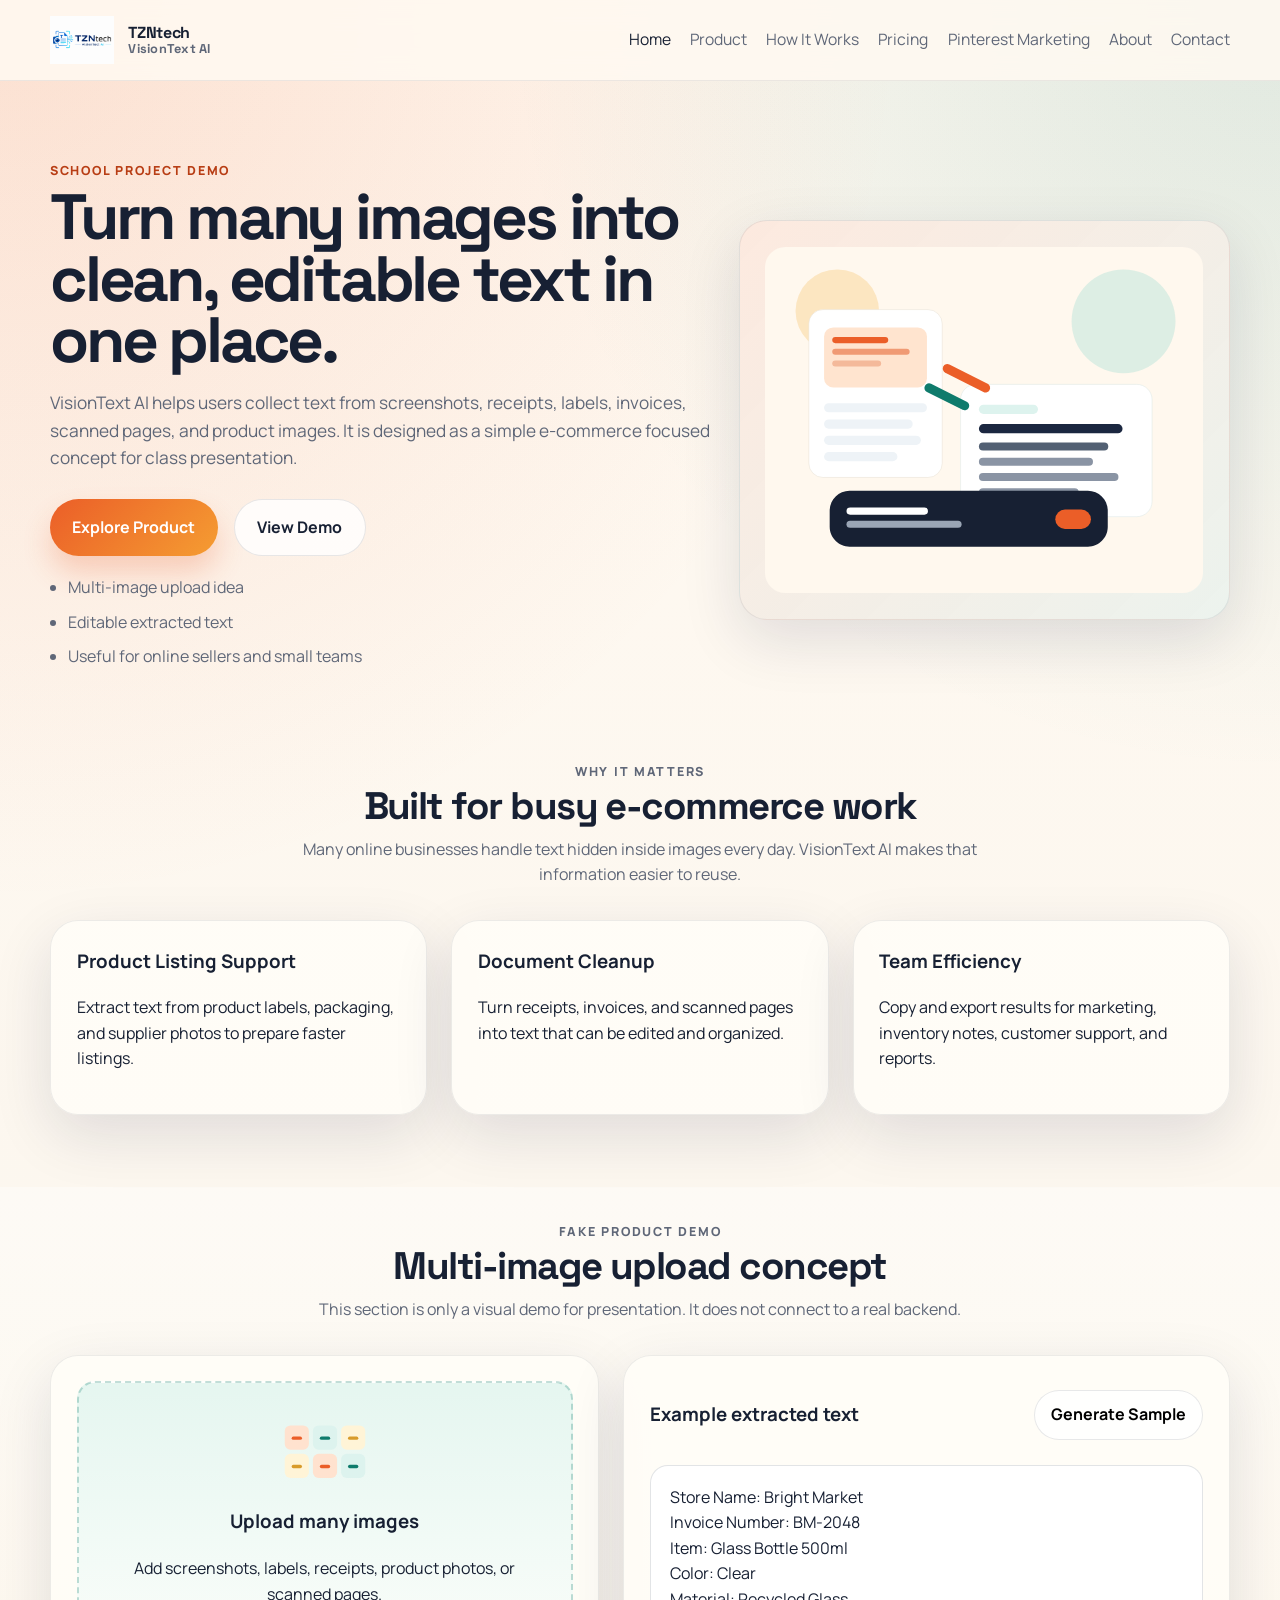
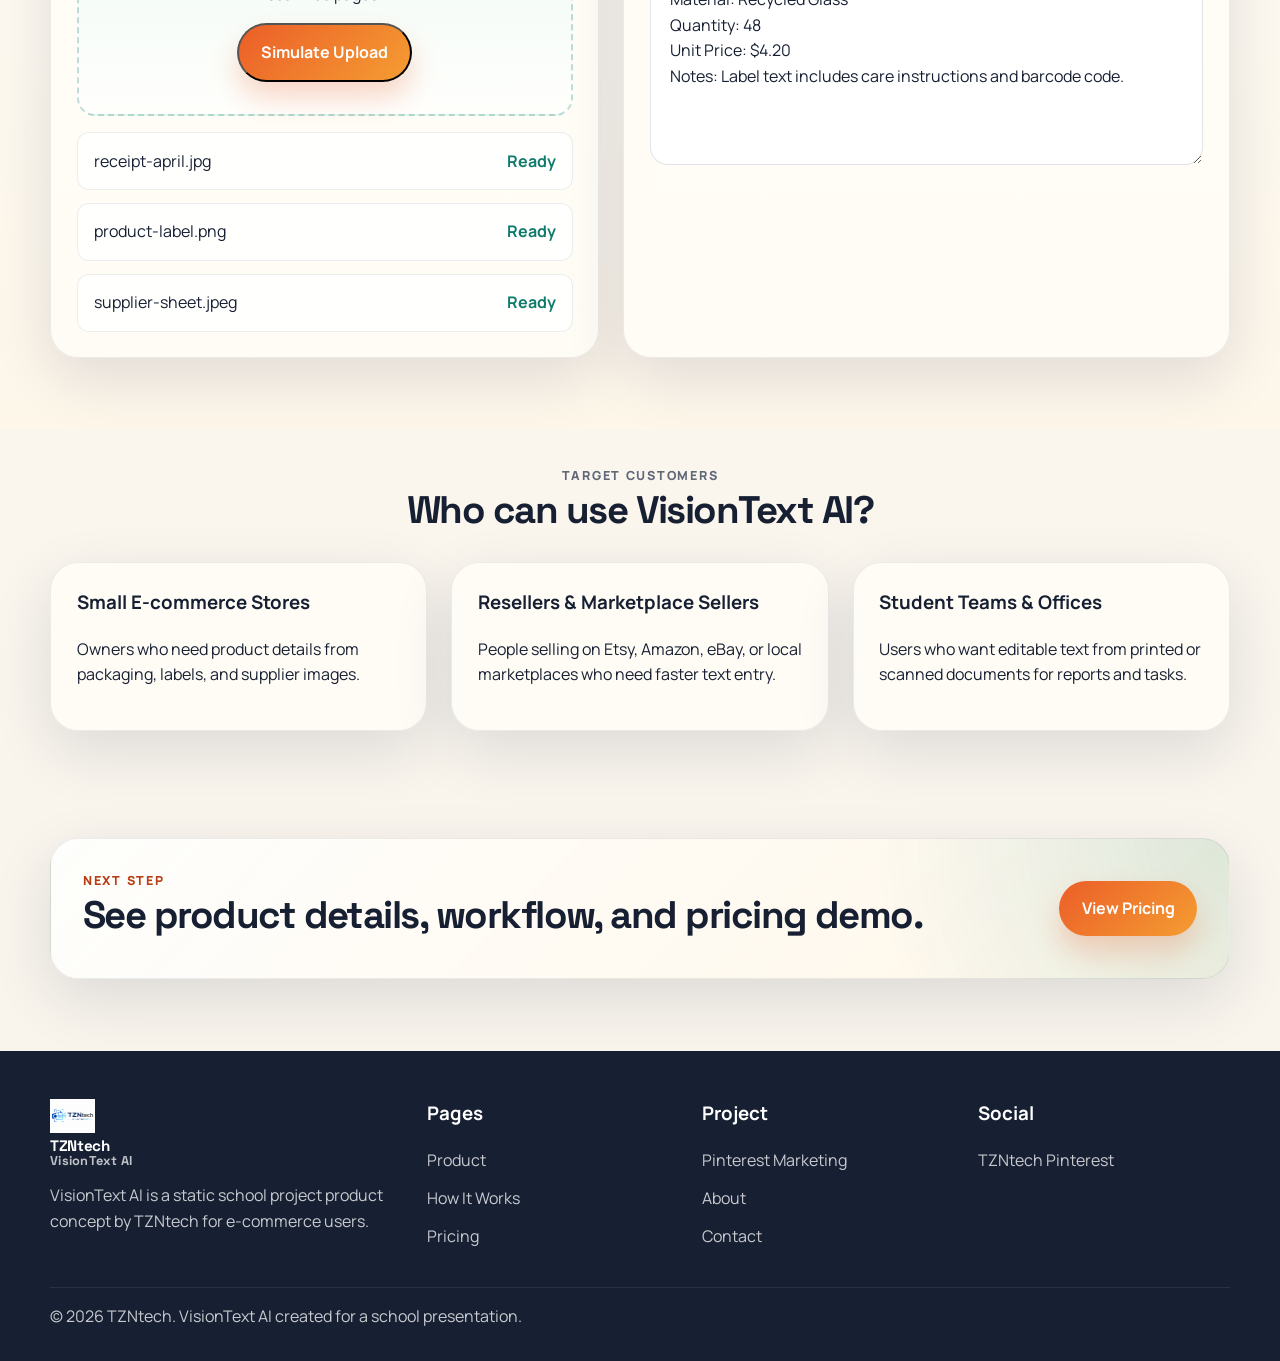
==== index.html @ 17bdbdfd "Initial TZNtech VisionText AI website" ====
<!DOCTYPE html>
<html lang="en">
<head>
  <meta charset="UTF-8">
  <meta name="viewport" content="width=device-width, initial-scale=1.0">
  <title>VisionText AI | Multi-Image Text Extraction for E-commerce</title>
  <meta name="description" content="VisionText AI is a school project website for an AI tool that turns multiple images into editable text.">
  <link rel="preconnect" href="https://fonts.googleapis.com">
  <link rel="preconnect" href="https://fonts.gstatic.com" crossorigin>
  <link href="https://fonts.googleapis.com/css2?family=Manrope:wght@400;500;700;800&family=Space+Grotesk:wght@500;700&display=swap" rel="stylesheet">
  <link rel="stylesheet" href="assets/css/style.css">
</head>
<body>
  <header class="site-header">
    <div class="container nav-wrap">
      <a class="brand" href="index.html">
        <img class="brand-logo" src="assets/img/logo.png" alt="TZNtech VisionText AI logo">
        <span class="brand-copy">
          <span class="brand-company">TZNtech</span>
          <span class="brand-product">VisionText AI</span>
        </span>
      </a>
      <button class="nav-toggle" aria-label="Open menu" aria-expanded="false">Menu</button>
      <nav class="site-nav">
        <a class="active" href="index.html">Home</a>
        <a href="product.html">Product</a>
        <a href="how-it-works.html">How It Works</a>
        <a href="pricing.html">Pricing</a>
        <a href="pinterest.html">Pinterest Marketing</a>
        <a href="about.html">About</a>
        <a href="contact.html">Contact</a>
      </nav>
    </div>
  </header>

  <main>
    <section class="hero">
      <div class="container hero-grid">
        <div class="hero-copy">
          <p class="eyebrow">School Project Demo</p>
          <h1>Turn many images into clean, editable text in one place.</h1>
          <p class="lead">VisionText AI helps users collect text from screenshots, receipts, labels, invoices, scanned pages, and product images. It is designed as a simple e-commerce focused concept for class presentation.</p>
          <div class="button-row">
            <a class="button button-primary" href="product.html">Explore Product</a>
            <a class="button button-secondary" href="#demo">View Demo</a>
          </div>
          <ul class="mini-points">
            <li>Multi-image upload idea</li>
            <li>Editable extracted text</li>
            <li>Useful for online sellers and small teams</li>
          </ul>
        </div>
        <div class="hero-visual card">
          <img src="assets/img/hero-visual.svg" alt="Illustration of image cards becoming editable text cards">
        </div>
      </div>
    </section>

    <section class="section">
      <div class="container">
        <div class="section-heading">
          <p class="eyebrow">Why It Matters</p>
          <h2>Built for busy e-commerce work</h2>
          <p>Many online businesses handle text hidden inside images every day. VisionText AI makes that information easier to reuse.</p>
        </div>
        <div class="card-grid three-col">
          <article class="feature-card card">
            <h3>Product Listing Support</h3>
            <p>Extract text from product labels, packaging, and supplier photos to prepare faster listings.</p>
          </article>
          <article class="feature-card card">
            <h3>Document Cleanup</h3>
            <p>Turn receipts, invoices, and scanned pages into text that can be edited and organized.</p>
          </article>
          <article class="feature-card card">
            <h3>Team Efficiency</h3>
            <p>Copy and export results for marketing, inventory notes, customer support, and reports.</p>
          </article>
        </div>
      </div>
    </section>

    <section class="section alt-section" id="demo">
      <div class="container">
        <div class="section-heading">
          <p class="eyebrow">Fake Product Demo</p>
          <h2>Multi-image upload concept</h2>
          <p>This section is only a visual demo for presentation. It does not connect to a real backend.</p>
        </div>
        <div class="demo-layout">
          <div class="card upload-panel">
            <div class="upload-dropzone" id="demoDropzone">
              <img src="assets/img/demo-grid.svg" alt="Graphic of image tiles" class="demo-icon">
              <h3>Upload many images</h3>
              <p>Add screenshots, labels, receipts, product photos, or scanned pages.</p>
              <button class="button button-primary" id="fakeUploadButton" type="button">Simulate Upload</button>
            </div>
            <div class="upload-list" id="uploadList">
              <div class="upload-item"><span>receipt-april.jpg</span><strong>Ready</strong></div>
              <div class="upload-item"><span>product-label.png</span><strong>Ready</strong></div>
              <div class="upload-item"><span>supplier-sheet.jpeg</span><strong>Ready</strong></div>
            </div>
          </div>
          <div class="card result-panel">
            <div class="result-header">
              <h3>Example extracted text</h3>
              <button class="button button-secondary small-button" id="fakeResultButton" type="button">Generate Sample</button>
            </div>
            <textarea id="resultBox" aria-label="Example extracted text">Store Name: Bright Market
Invoice Number: BM-2048
Item: Glass Bottle 500ml
Color: Clear
Material: Recycled Glass
Quantity: 48
Unit Price: $4.20
Notes: Label text includes care instructions and barcode code.</textarea>
          </div>
        </div>
      </div>
    </section>

    <section class="section">
      <div class="container">
        <div class="section-heading">
          <p class="eyebrow">Target Customers</p>
          <h2>Who can use VisionText AI?</h2>
        </div>
        <div class="card-grid three-col">
          <article class="card stat-card">
            <h3>Small E-commerce Stores</h3>
            <p>Owners who need product details from packaging, labels, and supplier images.</p>
          </article>
          <article class="card stat-card">
            <h3>Resellers & Marketplace Sellers</h3>
            <p>People selling on Etsy, Amazon, eBay, or local marketplaces who need faster text entry.</p>
          </article>
          <article class="card stat-card">
            <h3>Student Teams & Offices</h3>
            <p>Users who want editable text from printed or scanned documents for reports and tasks.</p>
          </article>
        </div>
      </div>
    </section>

    <section class="cta-section">
      <div class="container cta-card">
        <div>
          <p class="eyebrow">Next Step</p>
          <h2>See product details, workflow, and pricing demo.</h2>
        </div>
        <a class="button button-primary" href="pricing.html">View Pricing</a>
      </div>
    </section>
  </main>

  <footer class="site-footer">
    <div class="container footer-grid">
      <div>
        <a class="brand footer-brand" href="index.html">
          <img class="brand-logo footer-logo" src="assets/img/logo.png" alt="TZNtech VisionText AI logo">
          <span class="brand-copy footer-copy">
            <span class="brand-company">TZNtech</span>
            <span class="brand-product">VisionText AI</span>
          </span>
        </a>
        <p>VisionText AI is a static school project product concept by TZNtech for e-commerce users.</p>
      </div>
      <div>
        <h3>Pages</h3>
        <a href="product.html">Product</a>
        <a href="how-it-works.html">How It Works</a>
        <a href="pricing.html">Pricing</a>
      </div>
      <div>
        <h3>Project</h3>
        <a href="pinterest.html">Pinterest Marketing</a>
        <a href="about.html">About</a>
        <a href="contact.html">Contact</a>
      </div>
      <div>
        <h3>Social</h3>
        <a href="https://www.pinterest.com/TZNtech/" target="_blank" rel="noopener noreferrer">TZNtech Pinterest</a>
      </div>
    </div>
    <div class="container footer-bottom">
      <p>&copy; 2026 TZNtech. VisionText AI created for a school presentation.</p>
    </div>
  </footer>

  <script src="assets/js/main.js"></script>
</body>
</html>
---- assets/css/style.css ----
/* Shared website styles for the VisionText AI static project. */
:root {
  --bg: #f8f4ec;
  --surface: #fffdf8;
  --surface-strong: #fff7e8;
  --text: #172033;
  --muted: #5f6778;
  --line: rgba(23, 32, 51, 0.1);
  --brand: #eb5e28;
  --brand-dark: #b83d14;
  --accent: #0f7b6c;
  --accent-soft: #daf2ec;
  --shadow: 0 20px 60px rgba(15, 28, 63, 0.12);
  --radius-lg: 28px;
  --radius-md: 18px;
  --radius-sm: 12px;
  --container: 1180px;
}

* {
  box-sizing: border-box;
}

html {
  scroll-behavior: smooth;
}

body {
  margin: 0;
  font-family: "Manrope", sans-serif;
  color: var(--text);
  background:
    radial-gradient(circle at top left, rgba(235, 94, 40, 0.16), transparent 28%),
    radial-gradient(circle at top right, rgba(15, 123, 108, 0.13), transparent 24%),
    linear-gradient(180deg, #fff9f1 0%, var(--bg) 100%);
  line-height: 1.6;
}

img {
  max-width: 100%;
  display: block;
}

a {
  color: inherit;
  text-decoration: none;
}

textarea,
input,
select,
button {
  font: inherit;
}

.container {
  width: min(var(--container), calc(100% - 2rem));
  margin: 0 auto;
}

.narrow {
  max-width: 760px;
}

.site-header {
  position: sticky;
  top: 0;
  z-index: 20;
  backdrop-filter: blur(14px);
  background: rgba(255, 250, 242, 0.86);
  border-bottom: 1px solid rgba(23, 32, 51, 0.08);
}

.nav-wrap {
  display: flex;
  align-items: center;
  justify-content: space-between;
  gap: 1rem;
  padding: 1rem 0;
}

.brand {
  display: inline-flex;
  align-items: center;
  gap: 0.9rem;
  font-family: "Space Grotesk", sans-serif;
  font-weight: 700;
  letter-spacing: -0.02em;
}

.brand-logo {
  width: auto;
  height: 48px;
  max-width: 150px;
  object-fit: contain;
  flex: 0 0 auto;
}

.brand-copy {
  display: inline-flex;
  flex-direction: column;
  line-height: 1.05;
}

.brand-company {
  font-size: 1rem;
  font-weight: 800;
  color: var(--text);
}

.brand-product {
  font-size: 0.8rem;
  color: var(--muted);
  letter-spacing: 0.02em;
}

.site-nav {
  display: flex;
  align-items: center;
  gap: 1.2rem;
}

.site-nav a {
  color: var(--muted);
  font-size: 0.98rem;
  transition: color 0.2s ease;
}

.site-nav a:hover,
.site-nav a.active {
  color: var(--text);
}

.nav-toggle {
  display: none;
  border: 1px solid var(--line);
  background: #fff;
  padding: 0.7rem 1rem;
  border-radius: 999px;
}

.hero,
.page-hero {
  padding: 5rem 0 3rem;
}

.hero-grid,
.two-col,
.contact-layout,
.demo-layout {
  display: grid;
  gap: 1.5rem;
}

.hero-grid {
  grid-template-columns: 1.15fr 0.85fr;
  align-items: center;
}

.hero-copy h1,
.page-hero h1 {
  margin: 0.4rem 0 1rem;
  font-family: "Space Grotesk", sans-serif;
  font-size: clamp(2.6rem, 5vw, 5rem);
  line-height: 0.96;
  letter-spacing: -0.05em;
}

.lead,
.page-hero p {
  color: var(--muted);
  font-size: 1.08rem;
}

.eyebrow {
  margin: 0;
  color: var(--brand-dark);
  text-transform: uppercase;
  letter-spacing: 0.14em;
  font-size: 0.78rem;
  font-weight: 800;
}

.button-row {
  display: flex;
  gap: 1rem;
  flex-wrap: wrap;
  margin: 1.7rem 0 1.2rem;
}

.button {
  display: inline-flex;
  align-items: center;
  justify-content: center;
  border-radius: 999px;
  padding: 0.92rem 1.4rem;
  font-weight: 700;
  transition: transform 0.2s ease, box-shadow 0.2s ease, background 0.2s ease;
}

.button:hover {
  transform: translateY(-2px);
}

.button-primary {
  color: #fff;
  background: linear-gradient(135deg, var(--brand), #f59d32);
  box-shadow: 0 16px 28px rgba(235, 94, 40, 0.24);
}

.button-secondary {
  background: rgba(255, 255, 255, 0.8);
  border: 1px solid var(--line);
}

.small-button {
  padding: 0.72rem 1rem;
}

.mini-points,
.detail-list {
  margin: 0;
  padding-left: 1.1rem;
  color: var(--muted);
}

.mini-points li,
.detail-list li {
  margin-bottom: 0.55rem;
}

.section,
.cta-section {
  padding: 2.2rem 0 4.5rem;
}

.section-heading {
  text-align: center;
  max-width: 720px;
  margin: 0 auto 2rem;
}

.section-heading.align-left {
  text-align: left;
  margin-left: 0;
}

.section-heading h2,
.cta-card h2 {
  margin: 0.35rem 0 0.7rem;
  font-family: "Space Grotesk", sans-serif;
  font-size: clamp(1.9rem, 3vw, 3rem);
  line-height: 1;
  letter-spacing: -0.04em;
}

.section-heading p {
  margin: 0;
  color: var(--muted);
}

.card,
.cta-card {
  background: rgba(255, 253, 248, 0.88);
  border: 1px solid rgba(23, 32, 51, 0.08);
  border-radius: var(--radius-lg);
  box-shadow: var(--shadow);
}

.card {
  padding: 1.6rem;
}

.hero-visual {
  overflow: hidden;
  background:
    linear-gradient(135deg, rgba(235, 94, 40, 0.12), rgba(15, 123, 108, 0.08)),
    var(--surface);
}

.card-grid {
  display: grid;
  gap: 1.5rem;
}

.three-col {
  grid-template-columns: repeat(3, minmax(0, 1fr));
}

.feature-card h3,
.stat-card h3,
.pricing-card h2,
.pricing-card h3,
.timeline-step h2,
.timeline-step h3 {
  margin-top: 0;
}

.alt-section {
  background: linear-gradient(180deg, rgba(255, 255, 255, 0.4), rgba(255, 247, 232, 0.68));
}

.demo-layout {
  grid-template-columns: 0.95fr 1.05fr;
}

.upload-dropzone {
  border: 2px dashed rgba(15, 123, 108, 0.25);
  border-radius: var(--radius-md);
  padding: 2rem;
  text-align: center;
  background: linear-gradient(180deg, rgba(218, 242, 236, 0.7), rgba(255, 255, 255, 0.7));
}

.demo-icon {
  width: 92px;
  margin: 0 auto 1rem;
}

.upload-list {
  margin-top: 1rem;
  display: grid;
  gap: 0.8rem;
}

.upload-item,
.dashboard-list div,
.contact-highlights div {
  display: flex;
  justify-content: space-between;
  gap: 1rem;
  padding: 0.95rem 1rem;
  border-radius: var(--radius-sm);
  background: rgba(255, 255, 255, 0.82);
  border: 1px solid rgba(23, 32, 51, 0.08);
}

.upload-item strong {
  color: var(--accent);
}

.result-header {
  display: flex;
  align-items: center;
  justify-content: space-between;
  gap: 1rem;
  margin-bottom: 1rem;
}

#resultBox,
.contact-form textarea,
.contact-form input,
.contact-form select {
  width: 100%;
  border-radius: 18px;
  border: 1px solid rgba(23, 32, 51, 0.12);
  background: #fff;
  color: var(--text);
}

#resultBox {
  min-height: 300px;
  padding: 1.2rem;
  resize: vertical;
}

.two-col {
  grid-template-columns: repeat(2, minmax(0, 1fr));
}

.info-panel h3,
.contact-info h2 {
  margin-top: 0;
}

.dashboard-list,
.contact-highlights {
  display: grid;
  gap: 0.8rem;
}

.timeline {
  display: grid;
  gap: 1.3rem;
}

.timeline-step {
  position: relative;
  padding-top: 3.6rem;
}

.step-number {
  position: absolute;
  top: 1.2rem;
  right: 1.2rem;
  font-family: "Space Grotesk", sans-serif;
  font-size: 1rem;
  color: var(--brand-dark);
  background: rgba(235, 94, 40, 0.12);
  border-radius: 999px;
  padding: 0.3rem 0.8rem;
}

.pricing-grid {
  display: grid;
  grid-template-columns: repeat(3, minmax(0, 1fr));
  gap: 1.5rem;
}

.pricing-card {
  display: flex;
  flex-direction: column;
  gap: 1rem;
}

.pricing-card h2 {
  margin: 0;
  font-size: 3rem;
  line-height: 1;
}

.pricing-card h2 span {
  font-size: 1rem;
  color: var(--muted);
}

.plan-name {
  margin: 0;
  font-weight: 800;
  color: var(--brand-dark);
}

.featured-pricing {
  background: linear-gradient(180deg, rgba(235, 94, 40, 0.1), rgba(255, 255, 255, 0.92));
  transform: translateY(-10px);
}

.cta-card {
  padding: 2rem;
  display: flex;
  align-items: center;
  justify-content: space-between;
  gap: 1rem;
  background:
    radial-gradient(circle at top right, rgba(15, 123, 108, 0.14), transparent 30%),
    linear-gradient(135deg, rgba(255, 255, 255, 0.84), rgba(255, 247, 232, 0.92));
}

.contact-layout {
  grid-template-columns: 0.82fr 1.18fr;
  align-items: start;
}

.contact-form {
  display: grid;
  gap: 0.85rem;
}

.contact-form input,
.contact-form select,
.contact-form textarea {
  padding: 0.95rem 1rem;
}

.contact-form textarea {
  min-height: 180px;
  resize: vertical;
}

.form-note {
  margin: 0;
  color: var(--muted);
}

.site-footer {
  background: #172033;
  color: rgba(255, 255, 255, 0.76);
  padding-top: 3rem;
}

.footer-grid {
  display: grid;
  grid-template-columns: 1.4fr 1fr 1fr 1fr;
  gap: 1.5rem;
}

.footer-grid h3 {
  margin-top: 0;
  color: #fff;
}

.footer-grid a {
  display: block;
  margin-bottom: 0.8rem;
}

.about-link-card {
  display: flex;
  align-items: center;
  justify-content: space-between;
  gap: 1.5rem;
}

.footer-brand {
  color: #fff;
  margin-bottom: 1rem;
}

.footer-logo {
  height: 34px;
  max-width: 112px;
}

.footer-copy .brand-company {
  color: #fff;
  font-size: 0.95rem;
}

.footer-copy .brand-product {
  color: rgba(255, 255, 255, 0.72);
}

.footer-bottom {
  padding: 1rem 0 2rem;
  margin-top: 1.5rem;
  border-top: 1px solid rgba(255, 255, 255, 0.08);
}

.footer-bottom p {
  margin: 0;
}

.is-open .site-nav {
  display: flex;
}

@media (max-width: 980px) {
  .hero-grid,
  .demo-layout,
  .two-col,
  .contact-layout,
  .pricing-grid,
  .three-col,
  .footer-grid {
    grid-template-columns: 1fr;
  }

  .featured-pricing {
    transform: none;
  }

  .cta-card,
  .result-header,
  .about-link-card {
    flex-direction: column;
    align-items: flex-start;
  }
}

@media (max-width: 780px) {
  .nav-toggle {
    display: inline-flex;
  }

  .site-nav {
    position: absolute;
    top: calc(100% + 0.5rem);
    left: 1rem;
    right: 1rem;
    display: none;
    flex-direction: column;
    align-items: flex-start;
    padding: 1rem;
    background: rgba(255, 252, 245, 0.98);
    border: 1px solid rgba(23, 32, 51, 0.1);
    border-radius: 22px;
    box-shadow: var(--shadow);
  }

  .hero,
  .page-hero {
    padding-top: 3.6rem;
  }

  .brand {
    gap: 0.65rem;
  }

  .brand-logo {
    height: 40px;
    max-width: 126px;
  }

  .footer-logo {
    height: 30px;
    max-width: 96px;
  }

  .brand-company {
    font-size: 0.92rem;
  }

  .brand-product {
    font-size: 0.72rem;
  }

  .hero-copy h1,
  .page-hero h1 {
    font-size: clamp(2.2rem, 11vw, 3.8rem);
  }

  .button-row {
    flex-direction: column;
    align-items: stretch;
  }

  .button {
    width: 100%;
  }

  .card,
  .cta-card {
    border-radius: 22px;
  }
}
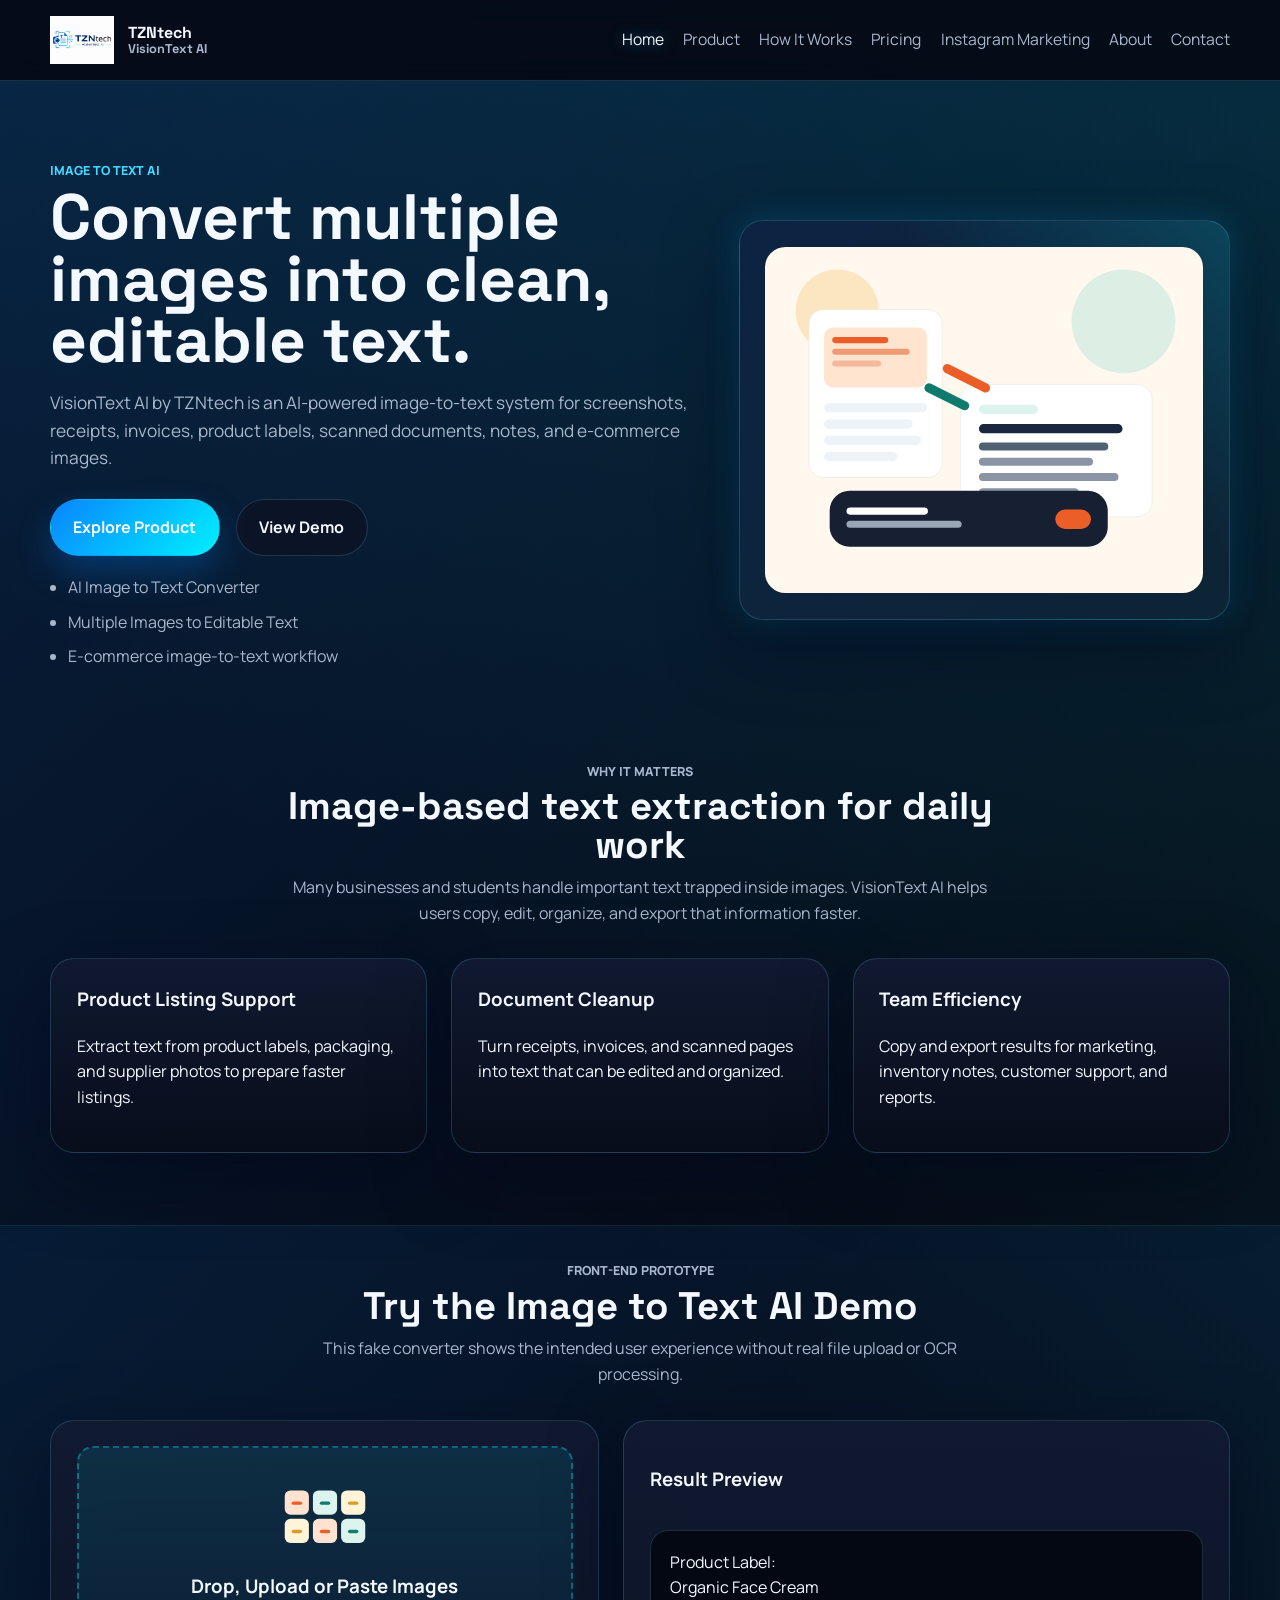
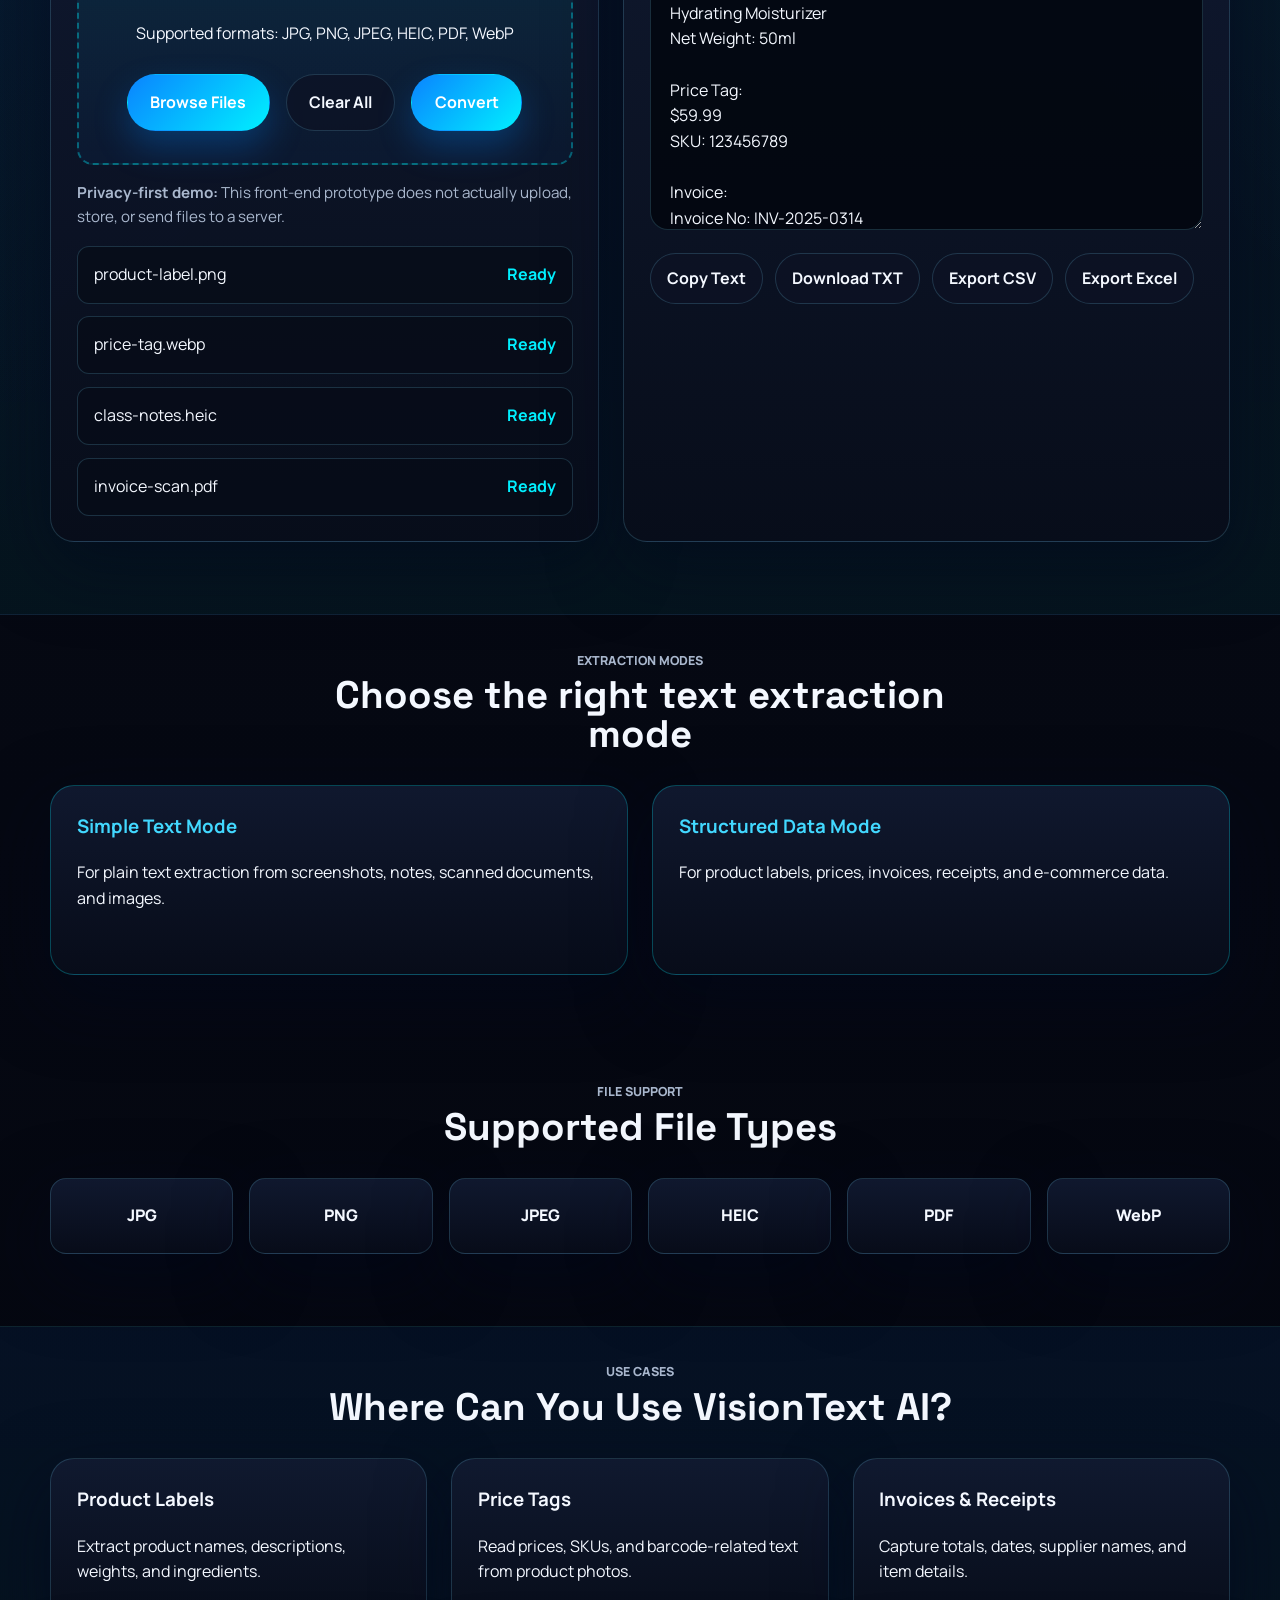
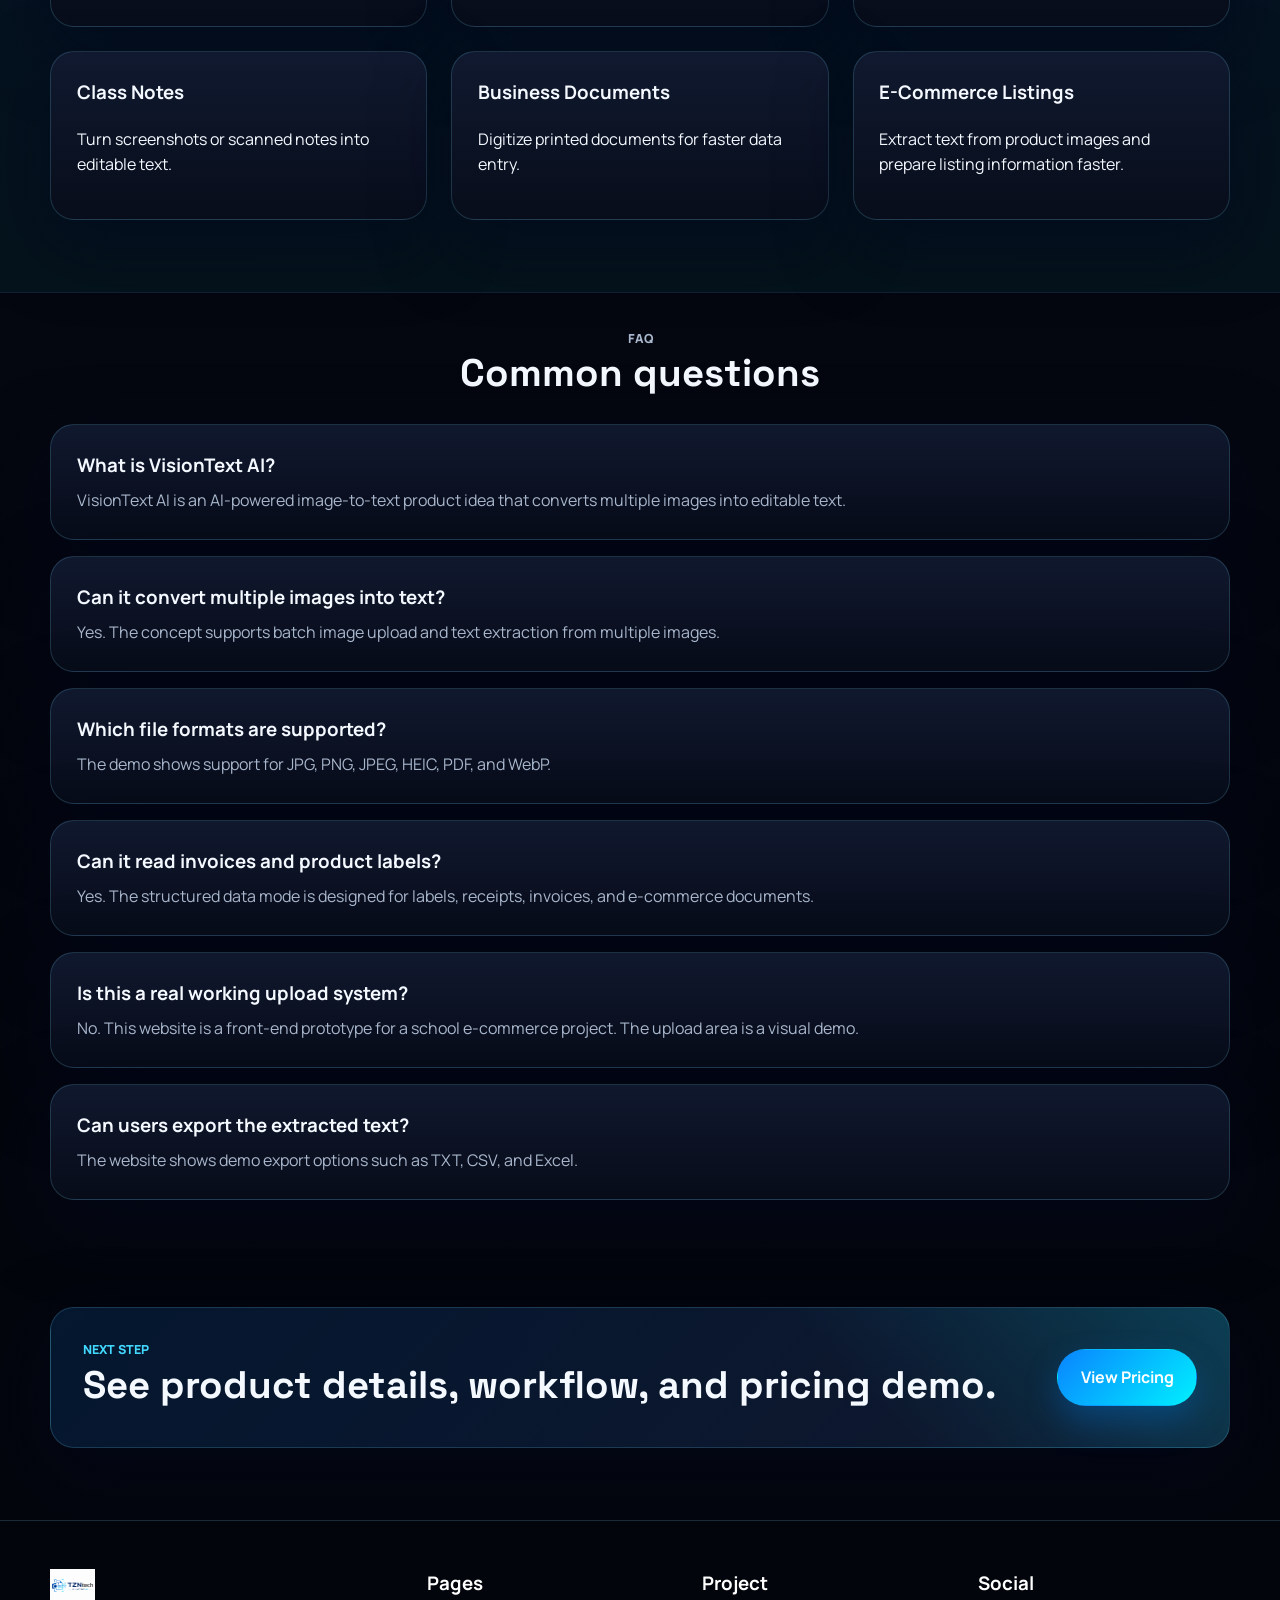
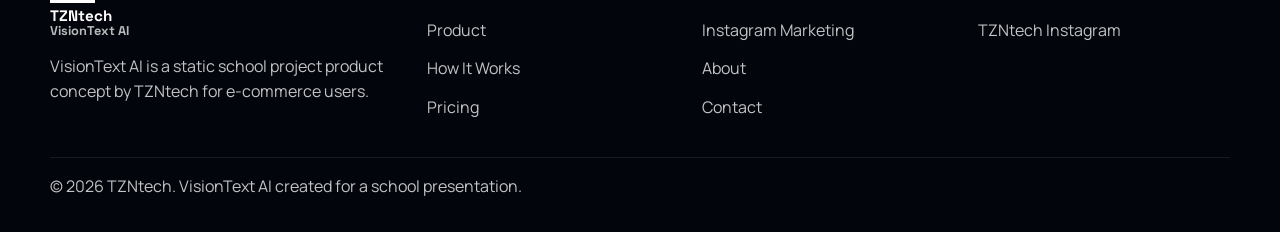
==== commit 56f0b920: "Update concept to Image to Text AI and Instagram marketing" ====
--- a/index.html
+++ b/index.html
@@ -3,8 +3,8 @@
 <head>
   <meta charset="UTF-8">
   <meta name="viewport" content="width=device-width, initial-scale=1.0">
-  <title>VisionText AI | Multi-Image Text Extraction for E-commerce</title>
-  <meta name="description" content="VisionText AI is a school project website for an AI tool that turns multiple images into editable text.">
+  <title>VisionText AI | Image to Text AI by TZNtech</title>
+  <meta name="description" content="VisionText AI is an Image to Text AI school project that converts multiple images into editable text.">
   <link rel="preconnect" href="https://fonts.googleapis.com">
   <link rel="preconnect" href="https://fonts.gstatic.com" crossorigin>
   <link href="https://fonts.googleapis.com/css2?family=Manrope:wght@400;500;700;800&family=Space+Grotesk:wght@500;700&display=swap" rel="stylesheet">
@@ -26,7 +26,7 @@
         <a href="product.html">Product</a>
         <a href="how-it-works.html">How It Works</a>
         <a href="pricing.html">Pricing</a>
-        <a href="pinterest.html">Pinterest Marketing</a>
+        <a href="instagram.html">Instagram Marketing</a>
         <a href="about.html">About</a>
         <a href="contact.html">Contact</a>
       </nav>
@@ -37,17 +37,17 @@
     <section class="hero">
       <div class="container hero-grid">
         <div class="hero-copy">
-          <p class="eyebrow">School Project Demo</p>
-          <h1>Turn many images into clean, editable text in one place.</h1>
-          <p class="lead">VisionText AI helps users collect text from screenshots, receipts, labels, invoices, scanned pages, and product images. It is designed as a simple e-commerce focused concept for class presentation.</p>
+          <p class="eyebrow">Image to Text AI</p>
+          <h1>Convert multiple images into clean, editable text.</h1>
+          <p class="lead">VisionText AI by TZNtech is an AI-powered image-to-text system for screenshots, receipts, invoices, product labels, scanned documents, notes, and e-commerce images.</p>
           <div class="button-row">
             <a class="button button-primary" href="product.html">Explore Product</a>
             <a class="button button-secondary" href="#demo">View Demo</a>
           </div>
           <ul class="mini-points">
-            <li>Multi-image upload idea</li>
-            <li>Editable extracted text</li>
-            <li>Useful for online sellers and small teams</li>
+            <li>AI Image to Text Converter</li>
+            <li>Multiple Images to Editable Text</li>
+            <li>E-commerce image-to-text workflow</li>
           </ul>
         </div>
         <div class="hero-visual card">
@@ -60,8 +60,8 @@
       <div class="container">
         <div class="section-heading">
           <p class="eyebrow">Why It Matters</p>
-          <h2>Built for busy e-commerce work</h2>
-          <p>Many online businesses handle text hidden inside images every day. VisionText AI makes that information easier to reuse.</p>
+          <h2>Image-based text extraction for daily work</h2>
+          <p>Many businesses and students handle important text trapped inside images. VisionText AI helps users copy, edit, organize, and export that information faster.</p>
         </div>
         <div class="card-grid three-col">
           <article class="feature-card card">
@@ -83,37 +83,53 @@
     <section class="section alt-section" id="demo">
       <div class="container">
         <div class="section-heading">
-          <p class="eyebrow">Fake Product Demo</p>
-          <h2>Multi-image upload concept</h2>
-          <p>This section is only a visual demo for presentation. It does not connect to a real backend.</p>
+          <p class="eyebrow">Front-End Prototype</p>
+          <h2>Try the Image to Text AI Demo</h2>
+          <p>This fake converter shows the intended user experience without real file upload or OCR processing.</p>
         </div>
         <div class="demo-layout">
           <div class="card upload-panel">
             <div class="upload-dropzone" id="demoDropzone">
               <img src="assets/img/demo-grid.svg" alt="Graphic of image tiles" class="demo-icon">
-              <h3>Upload many images</h3>
-              <p>Add screenshots, labels, receipts, product photos, or scanned pages.</p>
-              <button class="button button-primary" id="fakeUploadButton" type="button">Simulate Upload</button>
-            </div>
+              <h3>Drop, Upload or Paste Images</h3>
+              <p>Supported formats: JPG, PNG, JPEG, HEIC, PDF, WebP</p>
+              <div class="button-row demo-buttons">
+                <button class="button button-primary" id="fakeUploadButton" type="button">Browse Files</button>
+                <button class="button button-secondary" id="clearDemoButton" type="button">Clear All</button>
+                <button class="button button-primary" id="fakeResultButton" type="button">Convert</button>
+              </div>
+            </div>
+            <p class="privacy-note"><strong>Privacy-first demo:</strong> This front-end prototype does not actually upload, store, or send files to a server.</p>
             <div class="upload-list" id="uploadList">
-              <div class="upload-item"><span>receipt-april.jpg</span><strong>Ready</strong></div>
               <div class="upload-item"><span>product-label.png</span><strong>Ready</strong></div>
-              <div class="upload-item"><span>supplier-sheet.jpeg</span><strong>Ready</strong></div>
+              <div class="upload-item"><span>price-tag.webp</span><strong>Ready</strong></div>
+              <div class="upload-item"><span>class-notes.heic</span><strong>Ready</strong></div>
+              <div class="upload-item"><span>invoice-scan.pdf</span><strong>Ready</strong></div>
             </div>
           </div>
           <div class="card result-panel">
             <div class="result-header">
-              <h3>Example extracted text</h3>
-              <button class="button button-secondary small-button" id="fakeResultButton" type="button">Generate Sample</button>
-            </div>
-            <textarea id="resultBox" aria-label="Example extracted text">Store Name: Bright Market
-Invoice Number: BM-2048
-Item: Glass Bottle 500ml
-Color: Clear
-Material: Recycled Glass
-Quantity: 48
-Unit Price: $4.20
-Notes: Label text includes care instructions and barcode code.</textarea>
+              <h3>Result Preview</h3>
+            </div>
+            <textarea id="resultBox" aria-label="Example extracted text">Product Label:
+Organic Face Cream
+Hydrating Moisturizer
+Net Weight: 50ml
+
+Price Tag:
+$59.99
+SKU: 123456789
+
+Invoice:
+Invoice No: INV-2025-0314
+Supplier: GreenLeaf Supplies
+Total: $209.69</textarea>
+            <div class="result-actions">
+              <button class="button button-secondary small-button" type="button">Copy Text</button>
+              <button class="button button-secondary small-button" type="button">Download TXT</button>
+              <button class="button button-secondary small-button" type="button">Export CSV</button>
+              <button class="button button-secondary small-button" type="button">Export Excel</button>
+            </div>
           </div>
         </div>
       </div>
@@ -122,22 +138,69 @@
     <section class="section">
       <div class="container">
         <div class="section-heading">
-          <p class="eyebrow">Target Customers</p>
-          <h2>Who can use VisionText AI?</h2>
+          <p class="eyebrow">Extraction Modes</p>
+          <h2>Choose the right text extraction mode</h2>
+        </div>
+        <div class="card-grid two-col">
+          <article class="card mode-card">
+            <h3>Simple Text Mode</h3>
+            <p>For plain text extraction from screenshots, notes, scanned documents, and images.</p>
+          </article>
+          <article class="card mode-card">
+            <h3>Structured Data Mode</h3>
+            <p>For product labels, prices, invoices, receipts, and e-commerce data.</p>
+          </article>
+        </div>
+      </div>
+    </section>
+
+    <section class="section">
+      <div class="container">
+        <div class="section-heading">
+          <p class="eyebrow">File Support</p>
+          <h2>Supported File Types</h2>
+        </div>
+        <div class="format-list">
+          <span>JPG</span>
+          <span>PNG</span>
+          <span>JPEG</span>
+          <span>HEIC</span>
+          <span>PDF</span>
+          <span>WebP</span>
+        </div>
+      </div>
+    </section>
+
+    <section class="section alt-section">
+      <div class="container">
+        <div class="section-heading">
+          <p class="eyebrow">Use Cases</p>
+          <h2>Where Can You Use VisionText AI?</h2>
         </div>
         <div class="card-grid three-col">
-          <article class="card stat-card">
-            <h3>Small E-commerce Stores</h3>
-            <p>Owners who need product details from packaging, labels, and supplier images.</p>
-          </article>
-          <article class="card stat-card">
-            <h3>Resellers & Marketplace Sellers</h3>
-            <p>People selling on Etsy, Amazon, eBay, or local marketplaces who need faster text entry.</p>
-          </article>
-          <article class="card stat-card">
-            <h3>Student Teams & Offices</h3>
-            <p>Users who want editable text from printed or scanned documents for reports and tasks.</p>
-          </article>
+          <article class="card feature-card"><h3>Product Labels</h3><p>Extract product names, descriptions, weights, and ingredients.</p></article>
+          <article class="card feature-card"><h3>Price Tags</h3><p>Read prices, SKUs, and barcode-related text from product photos.</p></article>
+          <article class="card feature-card"><h3>Invoices & Receipts</h3><p>Capture totals, dates, supplier names, and item details.</p></article>
+          <article class="card feature-card"><h3>Class Notes</h3><p>Turn screenshots or scanned notes into editable text.</p></article>
+          <article class="card feature-card"><h3>Business Documents</h3><p>Digitize printed documents for faster data entry.</p></article>
+          <article class="card feature-card"><h3>E-Commerce Listings</h3><p>Extract text from product images and prepare listing information faster.</p></article>
+        </div>
+      </div>
+    </section>
+
+    <section class="section">
+      <div class="container">
+        <div class="section-heading">
+          <p class="eyebrow">FAQ</p>
+          <h2>Common questions</h2>
+        </div>
+        <div class="faq-list">
+          <article class="card faq-item"><h3>What is VisionText AI?</h3><p>VisionText AI is an AI-powered image-to-text product idea that converts multiple images into editable text.</p></article>
+          <article class="card faq-item"><h3>Can it convert multiple images into text?</h3><p>Yes. The concept supports batch image upload and text extraction from multiple images.</p></article>
+          <article class="card faq-item"><h3>Which file formats are supported?</h3><p>The demo shows support for JPG, PNG, JPEG, HEIC, PDF, and WebP.</p></article>
+          <article class="card faq-item"><h3>Can it read invoices and product labels?</h3><p>Yes. The structured data mode is designed for labels, receipts, invoices, and e-commerce documents.</p></article>
+          <article class="card faq-item"><h3>Is this a real working upload system?</h3><p>No. This website is a front-end prototype for a school e-commerce project. The upload area is a visual demo.</p></article>
+          <article class="card faq-item"><h3>Can users export the extracted text?</h3><p>The website shows demo export options such as TXT, CSV, and Excel.</p></article>
         </div>
       </div>
     </section>
@@ -173,13 +236,13 @@
       </div>
       <div>
         <h3>Project</h3>
-        <a href="pinterest.html">Pinterest Marketing</a>
+        <a href="instagram.html">Instagram Marketing</a>
         <a href="about.html">About</a>
         <a href="contact.html">Contact</a>
       </div>
       <div>
         <h3>Social</h3>
-        <a href="https://www.pinterest.com/TZNtech/" target="_blank" rel="noopener noreferrer">TZNtech Pinterest</a>
+        <a href="https://www.instagram.com/tzntech/" target="_blank" rel="noopener noreferrer">TZNtech Instagram</a>
       </div>
     </div>
     <div class="container footer-bottom">
--- a/assets/css/style.css
+++ b/assets/css/style.css
@@ -1,18 +1,19 @@
 /* Shared website styles for the VisionText AI static project. */
 :root {
-  --bg: #f8f4ec;
-  --surface: #fffdf8;
-  --surface-strong: #fff7e8;
-  --text: #172033;
-  --muted: #5f6778;
-  --line: rgba(23, 32, 51, 0.1);
-  --brand: #eb5e28;
-  --brand-dark: #b83d14;
-  --accent: #0f7b6c;
-  --accent-soft: #daf2ec;
-  --shadow: 0 20px 60px rgba(15, 28, 63, 0.12);
-  --radius-lg: 28px;
-  --radius-md: 18px;
+  --bg: #050812;
+  --surface: #0d1324;
+  --surface-strong: #111a31;
+  --text: #f4f8ff;
+  --muted: #a9b7cd;
+  --line: rgba(123, 221, 255, 0.18);
+  --brand: #0a84ff;
+  --brand-dark: #42d8ff;
+  --accent: #00f0ff;
+  --accent-soft: rgba(0, 240, 255, 0.13);
+  --shadow: 0 24px 70px rgba(0, 8, 28, 0.52);
+  --glow: 0 0 32px rgba(0, 198, 255, 0.22);
+  --radius-lg: 24px;
+  --radius-md: 16px;
   --radius-sm: 12px;
   --container: 1180px;
 }
@@ -30,9 +31,9 @@
   font-family: "Manrope", sans-serif;
   color: var(--text);
   background:
-    radial-gradient(circle at top left, rgba(235, 94, 40, 0.16), transparent 28%),
-    radial-gradient(circle at top right, rgba(15, 123, 108, 0.13), transparent 24%),
-    linear-gradient(180deg, #fff9f1 0%, var(--bg) 100%);
+    linear-gradient(135deg, rgba(10, 132, 255, 0.18) 0%, transparent 34%),
+    linear-gradient(225deg, rgba(0, 240, 255, 0.12) 0%, transparent 30%),
+    linear-gradient(180deg, #070b16 0%, var(--bg) 48%, #03050c 100%);
   line-height: 1.6;
 }
 
@@ -67,8 +68,8 @@
   top: 0;
   z-index: 20;
   backdrop-filter: blur(14px);
-  background: rgba(255, 250, 242, 0.86);
-  border-bottom: 1px solid rgba(23, 32, 51, 0.08);
+  background: rgba(5, 8, 18, 0.86);
+  border-bottom: 1px solid var(--line);
 }
 
 .nav-wrap {
@@ -85,7 +86,7 @@
   gap: 0.9rem;
   font-family: "Space Grotesk", sans-serif;
   font-weight: 700;
-  letter-spacing: -0.02em;
+  letter-spacing: 0;
 }
 
 .brand-logo {
@@ -111,7 +112,7 @@
 .brand-product {
   font-size: 0.8rem;
   color: var(--muted);
-  letter-spacing: 0.02em;
+  letter-spacing: 0;
 }
 
 .site-nav {
@@ -123,18 +124,20 @@
 .site-nav a {
   color: var(--muted);
   font-size: 0.98rem;
-  transition: color 0.2s ease;
+  transition: color 0.2s ease, text-shadow 0.2s ease;
 }
 
 .site-nav a:hover,
 .site-nav a.active {
   color: var(--text);
+  text-shadow: 0 0 16px rgba(66, 216, 255, 0.45);
 }
 
 .nav-toggle {
   display: none;
   border: 1px solid var(--line);
-  background: #fff;
+  background: rgba(13, 19, 36, 0.88);
+  color: var(--text);
   padding: 0.7rem 1rem;
   border-radius: 999px;
 }
@@ -163,7 +166,7 @@
   font-family: "Space Grotesk", sans-serif;
   font-size: clamp(2.6rem, 5vw, 5rem);
   line-height: 0.96;
-  letter-spacing: -0.05em;
+  letter-spacing: 0;
 }
 
 .lead,
@@ -176,7 +179,7 @@
   margin: 0;
   color: var(--brand-dark);
   text-transform: uppercase;
-  letter-spacing: 0.14em;
+  letter-spacing: 0;
   font-size: 0.78rem;
   font-weight: 800;
 }
@@ -195,7 +198,8 @@
   border-radius: 999px;
   padding: 0.92rem 1.4rem;
   font-weight: 700;
-  transition: transform 0.2s ease, box-shadow 0.2s ease, background 0.2s ease;
+  border: 1px solid transparent;
+  transition: transform 0.2s ease, box-shadow 0.2s ease, background 0.2s ease, border-color 0.2s ease;
 }
 
 .button:hover {
@@ -203,14 +207,15 @@
 }
 
 .button-primary {
-  color: #fff;
-  background: linear-gradient(135deg, var(--brand), #f59d32);
-  box-shadow: 0 16px 28px rgba(235, 94, 40, 0.24);
+  color: #ffffff;
+  background: linear-gradient(135deg, var(--brand), var(--accent));
+  box-shadow: 0 16px 34px rgba(0, 132, 255, 0.28);
 }
 
 .button-secondary {
-  background: rgba(255, 255, 255, 0.8);
+  background: rgba(13, 19, 36, 0.78);
   border: 1px solid var(--line);
+  color: var(--text);
 }
 
 .small-button {
@@ -251,7 +256,7 @@
   font-family: "Space Grotesk", sans-serif;
   font-size: clamp(1.9rem, 3vw, 3rem);
   line-height: 1;
-  letter-spacing: -0.04em;
+  letter-spacing: 0;
 }
 
 .section-heading p {
@@ -261,21 +266,63 @@
 
 .card,
 .cta-card {
-  background: rgba(255, 253, 248, 0.88);
-  border: 1px solid rgba(23, 32, 51, 0.08);
+  background:
+    linear-gradient(180deg, rgba(17, 26, 49, 0.92), rgba(8, 13, 26, 0.92));
+  border: 1px solid var(--line);
   border-radius: var(--radius-lg);
   box-shadow: var(--shadow);
 }
 
 .card {
   padding: 1.6rem;
+}
+
+.post-card {
+  position: relative;
+  min-height: 260px;
+  overflow: hidden;
+}
+
+.post-card::after {
+  content: "";
+  position: absolute;
+  inset: auto 0 0 0;
+  height: 4px;
+  background: linear-gradient(90deg, var(--brand), var(--accent));
+  pointer-events: none;
+}
+
+.post-number {
+  display: inline-flex;
+  align-items: center;
+  justify-content: center;
+  width: 2.5rem;
+  height: 2.5rem;
+  margin-bottom: 1.2rem;
+  border-radius: 999px;
+  color: var(--text);
+  background: linear-gradient(135deg, rgba(10, 132, 255, 0.85), rgba(0, 240, 255, 0.78));
+  box-shadow: 0 0 24px rgba(0, 240, 255, 0.26);
+  font-weight: 800;
+}
+
+.hashtag-list {
+  color: var(--brand-dark);
+  font-weight: 700;
+  overflow-wrap: anywhere;
+}
+
+.instagram-cta {
+  height: 100%;
 }
 
 .hero-visual {
   overflow: hidden;
   background:
-    linear-gradient(135deg, rgba(235, 94, 40, 0.12), rgba(15, 123, 108, 0.08)),
+    linear-gradient(225deg, rgba(0, 240, 255, 0.16), transparent 38%),
+    linear-gradient(135deg, rgba(10, 132, 255, 0.14), rgba(0, 240, 255, 0.08)),
     var(--surface);
+  box-shadow: var(--shadow), var(--glow);
 }
 
 .card-grid {
@@ -297,7 +344,10 @@
 }
 
 .alt-section {
-  background: linear-gradient(180deg, rgba(255, 255, 255, 0.4), rgba(255, 247, 232, 0.68));
+  background:
+    linear-gradient(180deg, rgba(10, 132, 255, 0.08), rgba(0, 240, 255, 0.05));
+  border-top: 1px solid rgba(123, 221, 255, 0.08);
+  border-bottom: 1px solid rgba(123, 221, 255, 0.08);
 }
 
 .demo-layout {
@@ -305,16 +355,27 @@
 }
 
 .upload-dropzone {
-  border: 2px dashed rgba(15, 123, 108, 0.25);
+  border: 2px dashed rgba(0, 240, 255, 0.35);
   border-radius: var(--radius-md);
   padding: 2rem;
   text-align: center;
-  background: linear-gradient(180deg, rgba(218, 242, 236, 0.7), rgba(255, 255, 255, 0.7));
+  background: linear-gradient(180deg, rgba(0, 240, 255, 0.1), rgba(10, 132, 255, 0.05));
 }
 
 .demo-icon {
   width: 92px;
   margin: 0 auto 1rem;
+}
+
+.demo-buttons {
+  justify-content: center;
+  margin-bottom: 0;
+}
+
+.privacy-note {
+  margin: 1rem 0 0;
+  color: var(--muted);
+  font-size: 0.95rem;
 }
 
 .upload-list {
@@ -331,8 +392,8 @@
   gap: 1rem;
   padding: 0.95rem 1rem;
   border-radius: var(--radius-sm);
-  background: rgba(255, 255, 255, 0.82);
-  border: 1px solid rgba(23, 32, 51, 0.08);
+  background: rgba(7, 12, 24, 0.76);
+  border: 1px solid var(--line);
 }
 
 .upload-item strong {
@@ -353,8 +414,8 @@
 .contact-form select {
   width: 100%;
   border-radius: 18px;
-  border: 1px solid rgba(23, 32, 51, 0.12);
-  background: #fff;
+  border: 1px solid var(--line);
+  background: rgba(3, 7, 16, 0.9);
   color: var(--text);
 }
 
@@ -364,8 +425,59 @@
   resize: vertical;
 }
 
+.result-actions {
+  display: flex;
+  flex-wrap: wrap;
+  gap: 0.75rem;
+  margin-top: 1rem;
+}
+
 .two-col {
   grid-template-columns: repeat(2, minmax(0, 1fr));
+}
+
+.mode-card {
+  min-height: 190px;
+  border-color: rgba(0, 240, 255, 0.26);
+}
+
+.mode-card h3 {
+  margin-top: 0;
+  color: var(--brand-dark);
+}
+
+.format-list {
+  display: grid;
+  grid-template-columns: repeat(6, minmax(0, 1fr));
+  gap: 1rem;
+}
+
+.format-list span {
+  display: inline-flex;
+  min-height: 76px;
+  align-items: center;
+  justify-content: center;
+  border: 1px solid var(--line);
+  border-radius: var(--radius-md);
+  background: linear-gradient(180deg, rgba(17, 26, 49, 0.92), rgba(8, 13, 26, 0.92));
+  color: var(--text);
+  box-shadow: var(--shadow);
+  font-weight: 800;
+}
+
+.faq-list {
+  display: grid;
+  gap: 1rem;
+}
+
+.faq-item h3 {
+  margin: 0 0 0.45rem;
+  color: var(--text);
+}
+
+.faq-item p {
+  margin: 0;
+  color: var(--muted);
 }
 
 .info-panel h3,
@@ -396,7 +508,8 @@
   font-family: "Space Grotesk", sans-serif;
   font-size: 1rem;
   color: var(--brand-dark);
-  background: rgba(235, 94, 40, 0.12);
+  background: var(--accent-soft);
+  border: 1px solid rgba(0, 240, 255, 0.22);
   border-radius: 999px;
   padding: 0.3rem 0.8rem;
 }
@@ -431,8 +544,11 @@
 }
 
 .featured-pricing {
-  background: linear-gradient(180deg, rgba(235, 94, 40, 0.1), rgba(255, 255, 255, 0.92));
+  background:
+    linear-gradient(225deg, rgba(0, 240, 255, 0.18), transparent 38%),
+    linear-gradient(180deg, rgba(10, 132, 255, 0.16), rgba(8, 13, 26, 0.96));
   transform: translateY(-10px);
+  box-shadow: var(--shadow), var(--glow);
 }
 
 .cta-card {
@@ -442,8 +558,8 @@
   justify-content: space-between;
   gap: 1rem;
   background:
-    radial-gradient(circle at top right, rgba(15, 123, 108, 0.14), transparent 30%),
-    linear-gradient(135deg, rgba(255, 255, 255, 0.84), rgba(255, 247, 232, 0.92));
+    linear-gradient(225deg, rgba(0, 240, 255, 0.18), transparent 34%),
+    linear-gradient(135deg, rgba(10, 132, 255, 0.14), rgba(17, 26, 49, 0.92));
 }
 
 .contact-layout {
@@ -473,9 +589,10 @@
 }
 
 .site-footer {
-  background: #172033;
+  background: #03050c;
   color: rgba(255, 255, 255, 0.76);
   padding-top: 3rem;
+  border-top: 1px solid var(--line);
 }
 
 .footer-grid {
@@ -541,6 +658,7 @@
   .contact-layout,
   .pricing-grid,
   .three-col,
+  .format-list,
   .footer-grid {
     grid-template-columns: 1fr;
   }
@@ -571,8 +689,8 @@
     flex-direction: column;
     align-items: flex-start;
     padding: 1rem;
-    background: rgba(255, 252, 245, 0.98);
-    border: 1px solid rgba(23, 32, 51, 0.1);
+    background: rgba(5, 8, 18, 0.98);
+    border: 1px solid var(--line);
     border-radius: 22px;
     box-shadow: var(--shadow);
   }
@@ -622,4 +740,8 @@
   .cta-card {
     border-radius: 22px;
   }
-}
+
+  .result-actions {
+    flex-direction: column;
+  }
+}
